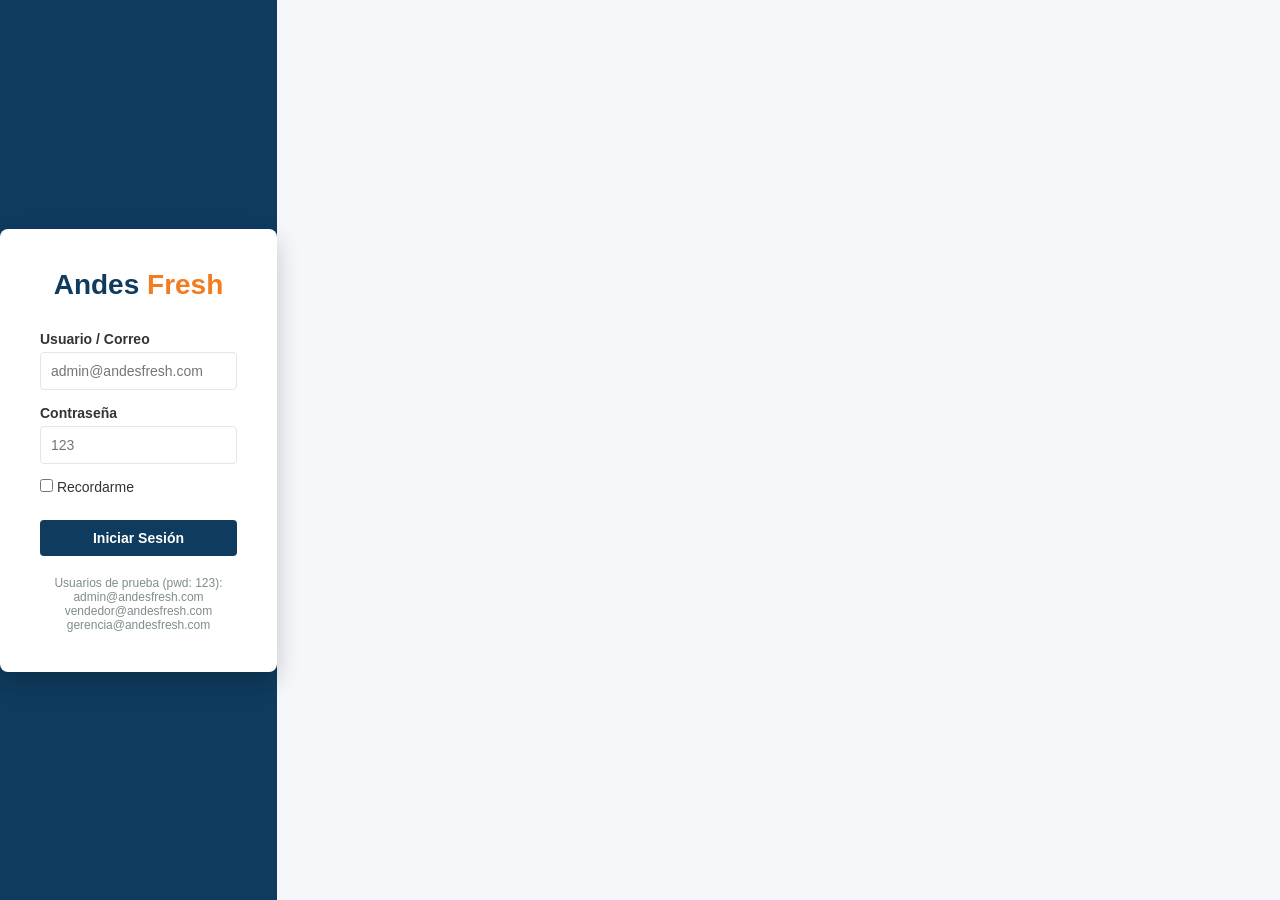
==== pages/dashboard.html @ 403c1412 "Add files via upload" ====
<!DOCTYPE html>
<html lang="es">
<head>
    <meta charset="UTF-8">
    <meta name="viewport" content="width=device-width, initial-scale=1.0">
    <title>Dashboard - Andes Fresh</title>
    <link rel="stylesheet" href="../css/estilos.css">
</head>
<body>
    
    <!-- Sidebar -->
    <aside class="sidebar" id="sidebar">
        <div class="sidebar-logo">Andes <span>Fresh</span></div>
        <ul class="sidebar-menu">
            <li><a href="dashboard.html">Dashboard</a></li>
            <li><a href="nuevo-pedido.html">Nuevo Pedido</a></li>
            <li><a href="pedidos.html">Pedidos</a></li>
            <li><a href="stock.html">Stock</a></li>
            <li><a href="ventas.html">Ventas</a></li>
            <li><a href="#">Clientes</a></li>
            <li><a href="#">Proveedores</a></li>
        </ul>
        <div class="sidebar-logout">
            <a href="#" onclick="logout()">Cerrar Sesión</a>
        </div>
    </aside>

    <!-- Main Content -->
    <div class="main-content">
        <!-- Header -->
        <header class="header">
            <div class="header-left">
                <div class="hamburger" id="hamburger-menu">☰</div>
            </div>
            <div class="header-right">
                <div class="user-info">
                    <div class="user-name" id="user-name-display">Usuario</div>
                    <div class="user-role" id="user-role-display">Rol</div>
                </div>
            </div>
        </header>

        <!-- Page Content -->
        <main class="page-content">
            <div class="page-header">
                <h1 class="page-title">Dashboard</h1>
                <div class="breadcrumb">Inicio / Dashboard</div>
            </div>

            <!-- Dashboard Cards -->
            <div class="dashboard-cards">
                <div class="stat-card">
                    <div class="stat-title">Pedidos del día</div>
                    <div class="stat-value" id="stat-pedidos-hoy">0</div>
                </div>
                <div class="stat-card orange">
                    <div class="stat-title">Pedidos pendientes</div>
                    <div class="stat-value" id="stat-pendientes">0</div>
                </div>
                <div class="stat-card green">
                    <div class="stat-title">Ventas del día</div>
                    <div class="stat-value" id="stat-ventas">S/ 0.00</div>
                </div>
                <div class="stat-card red">
                    <div class="stat-title">Stock crítico</div>
                    <div class="stat-value" id="stat-stock">0</div>
                </div>
            </div>

            <div class="grid-2">
                <!-- Pedidos Recientes -->
                <div class="card">
                    <h3 class="mb-20">Pedidos Recientes</h3>
                    <div class="table-responsive">
                        <table>
                            <thead>
                                <tr>
                                    <th>N.º Pedido</th>
                                    <th>Cliente</th>
                                    <th>Vendedor</th>
                                    <th>Fecha</th>
                                    <th>Total</th>
                                    <th>Estado</th>
                                </tr>
                            </thead>
                            <tbody id="dashboard-pedidos-body">
                                <!-- Data injected via JS -->
                            </tbody>
                        </table>
                    </div>
                </div>

                <!-- Gráfico Mock -->
                <div class="card">
                    <h3 class="mb-20">Ventas por Zona (Mensual)</h3>
                    <div class="chart-container" id="chart-ventas">
                        <!-- Chart injected via JS -->
                    </div>
                </div>
            </div>
        </main>

        <footer class="footer">
            &copy; 2026 Distribuidora Andes Fresh S.A.C.
        </footer>
    </div>

    <script src="../js/data.js"></script>
    <script src="../js/app.js"></script>
</body>
</html>
---- css/estilos.css ----
:root {
    --primary-color: #0F3B5F; /* Azul oscuro institucional */
    --secondary-color: #F27C22; /* Naranja acento */
    --success-color: #27AE60; /* Verde positivo */
    --danger-color: #E74C3C;
    --warning-color: #F1C40F;
    --light-bg: #F5F7FA;
    --white: #FFFFFF;
    --text-main: #333333;
    --text-muted: #7F8C8D;
    --border-color: #E0E6ED;
    --sidebar-width: 250px;
    --header-height: 60px;
}

* {
    margin: 0;
    padding: 0;
    box-sizing: border-box;
    font-family: 'Segoe UI', Tahoma, Geneva, Verdana, sans-serif;
}

body {
    background-color: var(--light-bg);
    color: var(--text-main);
    display: flex;
    min-height: 100vh;
    overflow-x: hidden;
}

/* Utils */
.btn {
    padding: 10px 15px;
    border: none;
    border-radius: 4px;
    cursor: pointer;
    font-size: 14px;
    font-weight: 600;
    transition: background 0.3s;
    text-align: center;
    text-decoration: none;
    display: inline-block;
}

.btn-primary {
    background-color: var(--primary-color);
    color: var(--white);
}

.btn-primary:hover {
    background-color: #0b2b46;
}

.btn-secondary {
    background-color: var(--secondary-color);
    color: var(--white);
}

.btn-secondary:hover {
    background-color: #d1691a;
}

.btn-danger {
    background-color: var(--danger-color);
    color: var(--white);
}

.btn-outline {
    background-color: transparent;
    border: 1px solid var(--border-color);
    color: var(--text-main);
}

.card {
    background: var(--white);
    border-radius: 8px;
    padding: 20px;
    box-shadow: 0 2px 4px rgba(0,0,0,0.05);
    margin-bottom: 20px;
}

/* Layout */
.sidebar {
    width: var(--sidebar-width);
    background-color: var(--primary-color);
    color: var(--white);
    position: fixed;
    height: 100vh;
    left: 0;
    top: 0;
    display: flex;
    flex-direction: column;
    transition: 0.3s;
    z-index: 100;
}

.sidebar-logo {
    padding: 20px;
    font-size: 24px;
    font-weight: bold;
    text-align: center;
    border-bottom: 1px solid rgba(255,255,255,0.1);
    color: var(--secondary-color);
}

.sidebar-menu {
    list-style: none;
    padding-top: 20px;
    flex: 1;
}

.sidebar-menu li a {
    display: block;
    padding: 15px 20px;
    color: #cbd5e1;
    text-decoration: none;
    transition: 0.2s;
    border-left: 4px solid transparent;
}

.sidebar-menu li a:hover, .sidebar-menu li a.active {
    background-color: rgba(255,255,255,0.05);
    color: var(--white);
    border-left-color: var(--secondary-color);
}

.sidebar-logout {
    padding: 20px;
    border-top: 1px solid rgba(255,255,255,0.1);
}

.sidebar-logout a {
    color: var(--white);
    text-decoration: none;
    display: flex;
    align-items: center;
    gap: 10px;
}

.main-content {
    flex: 1;
    margin-left: var(--sidebar-width);
    display: flex;
    flex-direction: column;
    min-height: 100vh;
}

.header {
    height: var(--header-height);
    background: var(--white);
    border-bottom: 1px solid var(--border-color);
    display: flex;
    justify-content: space-between;
    align-items: center;
    padding: 0 20px;
    position: sticky;
    top: 0;
    z-index: 90;
}

.header-left .hamburger {
    display: none;
    font-size: 24px;
    cursor: pointer;
}

.header-right {
    display: flex;
    align-items: center;
    gap: 20px;
}

.user-info {
    text-align: right;
}

.user-name {
    font-weight: 600;
    font-size: 14px;
}

.user-role {
    font-size: 12px;
    color: var(--text-muted);
}

.page-content {
    padding: 20px;
    flex: 1;
}

.page-header {
    margin-bottom: 20px;
}

.page-title {
    font-size: 24px;
    color: var(--primary-color);
    margin-bottom: 5px;
}

.breadcrumb {
    font-size: 14px;
    color: var(--text-muted);
}

.footer {
    background: var(--white);
    padding: 15px 20px;
    text-align: center;
    border-top: 1px solid var(--border-color);
    font-size: 14px;
    color: var(--text-muted);
}

/* Dashboard */
.dashboard-cards {
    display: grid;
    grid-template-columns: repeat(auto-fit, minmax(200px, 1fr));
    gap: 20px;
    margin-bottom: 20px;
}

.stat-card {
    background: var(--white);
    padding: 20px;
    border-radius: 8px;
    box-shadow: 0 2px 4px rgba(0,0,0,0.05);
    border-left: 4px solid var(--primary-color);
}

.stat-card.orange { border-color: var(--secondary-color); }
.stat-card.green { border-color: var(--success-color); }
.stat-card.red { border-color: var(--danger-color); }

.stat-title {
    font-size: 14px;
    color: var(--text-muted);
    margin-bottom: 10px;
}

.stat-value {
    font-size: 28px;
    font-weight: bold;
    color: var(--text-main);
}

/* Tables */
.table-responsive {
    overflow-x: auto;
}

table {
    width: 100%;
    border-collapse: collapse;
}

th, td {
    padding: 12px 15px;
    text-align: left;
    border-bottom: 1px solid var(--border-color);
}

th {
    background-color: #f8fafc;
    font-weight: 600;
    color: var(--text-muted);
    font-size: 14px;
}

tr:hover {
    background-color: #f1f5f9;
}

/* Badges */
.badge {
    padding: 5px 10px;
    border-radius: 12px;
    font-size: 12px;
    font-weight: 600;
}
.badge-pending { background: #fef08a; color: #854d0e; }
.badge-confirmed { background: #bfdbfe; color: #1e40af; }
.badge-prep { background: #fed7aa; color: #9a3412; }
.badge-delivered { background: #bbf7d0; color: #166534; }
.badge-cancelled { background: #fecaca; color: #991b1b; }
.badge-low { background: var(--warning-color); color: #fff; }
.badge-out { background: var(--danger-color); color: #fff; }
.badge-ok { background: var(--success-color); color: #fff; }


/* Forms */
.form-group {
    margin-bottom: 15px;
}

.form-group label {
    display: block;
    margin-bottom: 5px;
    font-weight: 600;
    font-size: 14px;
}

.form-control {
    width: 100%;
    padding: 10px;
    border: 1px solid var(--border-color);
    border-radius: 4px;
    font-size: 14px;
}

.form-control:focus {
    outline: none;
    border-color: var(--primary-color);
}

.form-row {
    display: flex;
    gap: 15px;
}
.form-row .form-group {
    flex: 1;
}

/* Login */
.login-page {
    display: flex;
    justify-content: center;
    align-items: center;
    min-height: 100vh;
    background-color: var(--primary-color);
}

.login-container {
    background: var(--white);
    padding: 40px;
    border-radius: 8px;
    box-shadow: 0 10px 25px rgba(0,0,0,0.2);
    width: 100%;
    max-width: 400px;
}

.login-logo {
    text-align: center;
    font-size: 28px;
    font-weight: bold;
    color: var(--primary-color);
    margin-bottom: 30px;
}
.login-logo span {
    color: var(--secondary-color);
}

.error-msg {
    color: var(--danger-color);
    font-size: 14px;
    margin-top: 5px;
    display: none;
}

/* Simple Grid */
.grid-2 { display: grid; grid-template-columns: 1fr 1fr; gap: 20px; }

/* Responsive */
@media (max-width: 992px) {
    .sidebar {
        transform: translateX(-100%);
    }
    .sidebar.active {
        transform: translateX(0);
    }
    .main-content {
        margin-left: 0;
    }
    .header-left .hamburger {
        display: block;
    }
}

/* Custom Utilities */
.text-right { text-align: right; }
.mt-20 { margin-top: 20px; }
.mb-20 { margin-bottom: 20px; }
.flex-between { display: flex; justify-content: space-between; align-items: center; }

/* Chart Containers */
.chart-container {
    height: 300px;
    position: relative;
    border: 1px solid var(--border-color);
    border-radius: 4px;
    padding: 10px;
    display: flex;
    align-items: flex-end;
    gap: 10px;
    background: #f8fafc;
}
.bar {
    flex: 1;
    background: var(--primary-color);
    border-radius: 4px 4px 0 0;
    position: relative;
    text-align: center;
    color: white;
    min-height: 20px;
    display: flex;
    align-items: flex-start;
    justify-content: center;
    padding-top: 5px;
    font-size: 12px;
}
.bar span {
    position: absolute;
    bottom: -25px;
    color: var(--text-main);
    font-size: 12px;
    width: 100%;
    text-align: center;
}
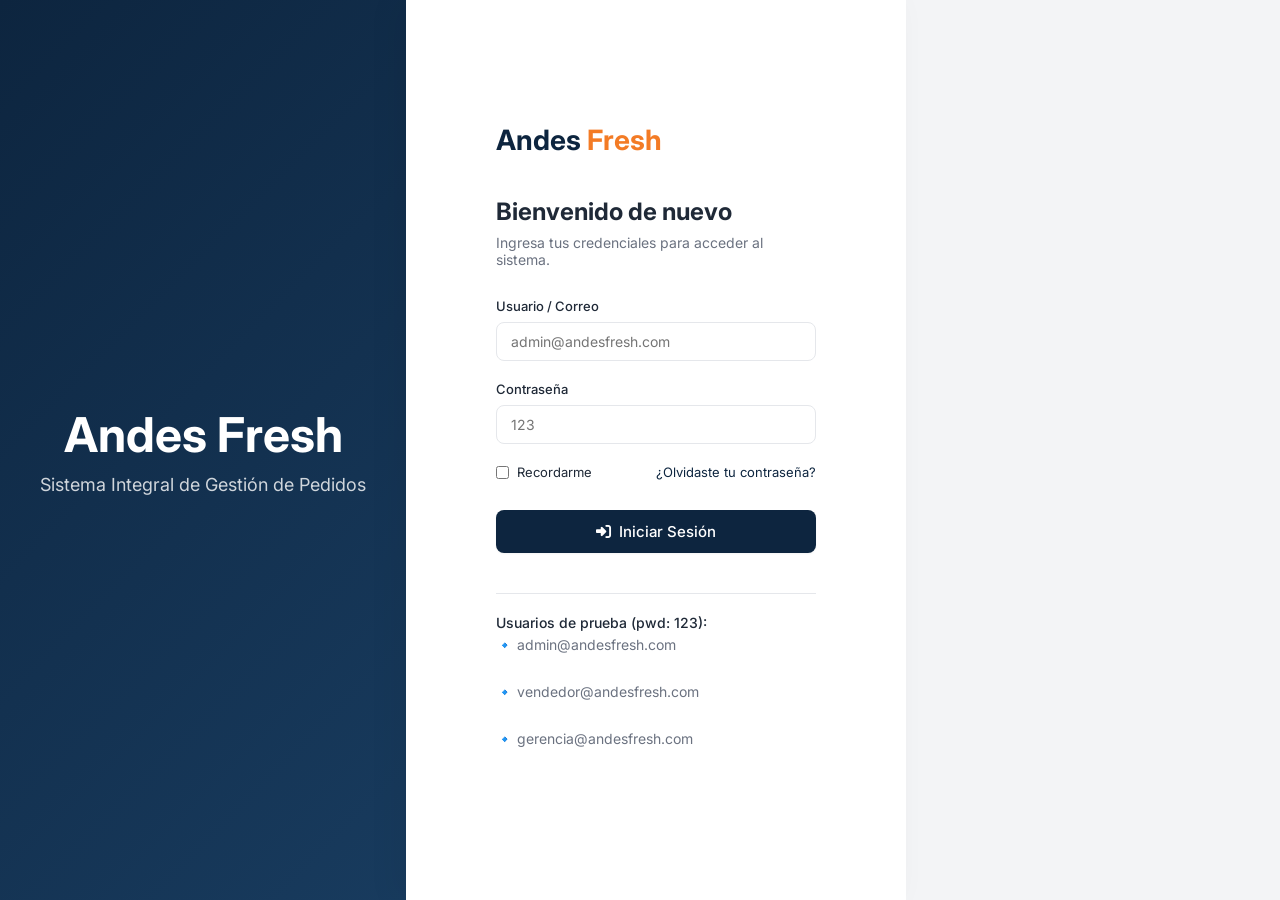
==== commit e3a7ea78: "Rediseño empresarial moderno"." ====
--- a/pages/dashboard.html
+++ b/pages/dashboard.html
@@ -5,6 +5,8 @@
     <meta name="viewport" content="width=device-width, initial-scale=1.0">
     <title>Dashboard - Andes Fresh</title>
     <link rel="stylesheet" href="../css/estilos.css">
+    <link href="https://fonts.googleapis.com/css2?family=Inter:wght@300;400;500;600;700&display=swap" rel="stylesheet">
+    <link rel="stylesheet" href="https://cdnjs.cloudflare.com/ajax/libs/font-awesome/6.4.0/css/all.min.css">
 </head>
 <body>
     
@@ -109,3 +111,4 @@
     <script src="../js/app.js"></script>
 </body>
 </html>
+
--- a/css/estilos.css
+++ b/css/estilos.css
@@ -1,23 +1,32 @@
+@import url('https://fonts.googleapis.com/css2?family=Inter:wght@300;400;500;600;700&display=swap');
+
 :root {
-    --primary-color: #0F3B5F; /* Azul oscuro institucional */
-    --secondary-color: #F27C22; /* Naranja acento */
-    --success-color: #27AE60; /* Verde positivo */
-    --danger-color: #E74C3C;
-    --warning-color: #F1C40F;
-    --light-bg: #F5F7FA;
-    --white: #FFFFFF;
-    --text-main: #333333;
-    --text-muted: #7F8C8D;
-    --border-color: #E0E6ED;
-    --sidebar-width: 250px;
-    --header-height: 60px;
+    --primary-color: #0d253f; /* Azul institucional más elegante */
+    --primary-light: #183b5e;
+    --secondary-color: #f37b25; /* Naranja vibrante */
+    --secondary-hover: #e06915;
+    --success-color: #10b981; 
+    --danger-color: #ef4444;
+    --warning-color: #f59e0b;
+    --light-bg: #f3f4f6; /* Gris muy claro para fondo */
+    --white: #ffffff;
+    --text-main: #1f2937; /* Gris oscuro para mejor legibilidad */
+    --text-muted: #6b7280;
+    --border-color: #e5e7eb;
+    --sidebar-width: 260px;
+    --header-height: 70px;
+    --shadow-sm: 0 1px 2px 0 rgba(0, 0, 0, 0.05);
+    --shadow-md: 0 4px 6px -1px rgba(0, 0, 0, 0.1), 0 2px 4px -1px rgba(0, 0, 0, 0.06);
+    --shadow-lg: 0 10px 15px -3px rgba(0, 0, 0, 0.1), 0 4px 6px -2px rgba(0, 0, 0, 0.05);
+    --radius-md: 8px;
+    --radius-lg: 12px;
 }
 
 * {
     margin: 0;
     padding: 0;
     box-sizing: border-box;
-    font-family: 'Segoe UI', Tahoma, Geneva, Verdana, sans-serif;
+    font-family: 'Inter', sans-serif;
 }
 
 body {
@@ -26,43 +35,56 @@
     display: flex;
     min-height: 100vh;
     overflow-x: hidden;
+    -webkit-font-smoothing: antialiased;
 }
 
 /* Utils */
 .btn {
-    padding: 10px 15px;
+    padding: 10px 18px;
     border: none;
-    border-radius: 4px;
+    border-radius: var(--radius-md);
     cursor: pointer;
     font-size: 14px;
-    font-weight: 600;
-    transition: background 0.3s;
+    font-weight: 500;
+    transition: all 0.2s ease-in-out;
     text-align: center;
     text-decoration: none;
-    display: inline-block;
+    display: inline-flex;
+    align-items: center;
+    justify-content: center;
+    gap: 8px;
 }
 
 .btn-primary {
     background-color: var(--primary-color);
     color: var(--white);
+    box-shadow: var(--shadow-sm);
 }
 
 .btn-primary:hover {
-    background-color: #0b2b46;
+    background-color: var(--primary-light);
+    transform: translateY(-1px);
+    box-shadow: var(--shadow-md);
 }
 
 .btn-secondary {
     background-color: var(--secondary-color);
     color: var(--white);
+    box-shadow: var(--shadow-sm);
 }
 
 .btn-secondary:hover {
-    background-color: #d1691a;
+    background-color: var(--secondary-hover);
+    transform: translateY(-1px);
+    box-shadow: var(--shadow-md);
 }
 
 .btn-danger {
-    background-color: var(--danger-color);
-    color: var(--white);
+    background-color: #fee2e2;
+    color: var(--danger-color);
+}
+.btn-danger:hover {
+    background-color: #fecaca;
 }
 
 .btn-outline {
@@ -70,13 +92,22 @@
     border: 1px solid var(--border-color);
     color: var(--text-main);
 }
+.btn-outline:hover {
+    background-color: #f9fafb;
+    border-color: #d1d5db;
+}
 
 .card {
     background: var(--white);
-    border-radius: 8px;
-    padding: 20px;
-    box-shadow: 0 2px 4px rgba(0,0,0,0.05);
-    margin-bottom: 20px;
+    border-radius: var(--radius-lg);
+    padding: 24px;
+    box-shadow: var(--shadow-sm);
+    margin-bottom: 24px;
+    border: 1px solid rgba(229, 231, 235, 0.5);
+    transition: box-shadow 0.3s ease;
+}
+.card:hover {
+    box-shadow: var(--shadow-md);
 }
 
 /* Layout */
@@ -92,49 +123,76 @@
     flex-direction: column;
     transition: 0.3s;
     z-index: 100;
+    box-shadow: 4px 0 10px rgba(0,0,0,0.1);
 }
 
 .sidebar-logo {
-    padding: 20px;
-    font-size: 24px;
-    font-weight: bold;
-    text-align: center;
-    border-bottom: 1px solid rgba(255,255,255,0.1);
+    padding: 24px 20px;
+    font-size: 22px;
+    font-weight: 700;
+    display: flex;
+    align-items: center;
+    gap: 10px;
+    border-bottom: 1px solid rgba(255,255,255,0.05);
+    color: var(--white);
+    letter-spacing: -0.5px;
+}
+.sidebar-logo span {
     color: var(--secondary-color);
 }
 
 .sidebar-menu {
     list-style: none;
-    padding-top: 20px;
-    flex: 1;
+    padding: 20px 12px;
+    flex: 1;
+}
+
+.sidebar-menu li {
+    margin-bottom: 4px;
 }
 
 .sidebar-menu li a {
-    display: block;
-    padding: 15px 20px;
-    color: #cbd5e1;
+    display: flex;
+    align-items: center;
+    gap: 12px;
+    padding: 12px 16px;
+    color: #94a3b8;
     text-decoration: none;
-    transition: 0.2s;
-    border-left: 4px solid transparent;
+    border-radius: var(--radius-md);
+    transition: all 0.2s;
+    font-size: 14px;
+    font-weight: 500;
 }
 
 .sidebar-menu li a:hover, .sidebar-menu li a.active {
-    background-color: rgba(255,255,255,0.05);
+    background-color: var(--primary-light);
     color: var(--white);
-    border-left-color: var(--secondary-color);
+}
+
+.sidebar-menu li a i {
+    width: 20px;
+    text-align: center;
+    font-size: 16px;
 }
 
 .sidebar-logout {
     padding: 20px;
-    border-top: 1px solid rgba(255,255,255,0.1);
+    border-top: 1px solid rgba(255,255,255,0.05);
 }
 
 .sidebar-logout a {
-    color: var(--white);
+    color: #94a3b8;
     text-decoration: none;
     display: flex;
     align-items: center;
-    gap: 10px;
+    gap: 12px;
+    padding: 10px 16px;
+    transition: 0.2s;
+    border-radius: var(--radius-md);
+}
+.sidebar-logout a:hover {
+    color: #fca5a5;
+    background-color: rgba(239, 68, 68, 0.1);
 }
 
 .main-content {
@@ -152,16 +210,18 @@
     display: flex;
     justify-content: space-between;
     align-items: center;
-    padding: 0 20px;
+    padding: 0 30px;
     position: sticky;
     top: 0;
     z-index: 90;
+    box-shadow: 0 1px 3px rgba(0,0,0,0.02);
 }
 
 .header-left .hamburger {
     display: none;
     font-size: 24px;
     cursor: pointer;
+    color: var(--text-main);
 }
 
 .header-right {
@@ -172,11 +232,32 @@
 
 .user-info {
     text-align: right;
+    display: flex;
+    align-items: center;
+    gap: 12px;
+}
+
+.user-avatar {
+    width: 40px;
+    height: 40px;
+    border-radius: 50%;
+    background-color: var(--primary-light);
+    color: white;
+    display: flex;
+    align-items: center;
+    justify-content: center;
+    font-weight: 600;
+}
+
+.user-details {
+    display: flex;
+    flex-direction: column;
 }
 
 .user-name {
     font-weight: 600;
     font-size: 14px;
+    color: var(--text-main);
 }
 
 .user-role {
@@ -185,63 +266,87 @@
 }
 
 .page-content {
-    padding: 20px;
+    padding: 30px;
     flex: 1;
 }
 
 .page-header {
-    margin-bottom: 20px;
+    margin-bottom: 24px;
 }
 
 .page-title {
     font-size: 24px;
+    font-weight: 700;
     color: var(--primary-color);
-    margin-bottom: 5px;
+    margin-bottom: 8px;
+    letter-spacing: -0.5px;
 }
 
 .breadcrumb {
-    font-size: 14px;
+    font-size: 13px;
     color: var(--text-muted);
 }
 
 .footer {
-    background: var(--white);
-    padding: 15px 20px;
-    text-align: center;
-    border-top: 1px solid var(--border-color);
-    font-size: 14px;
+    background: transparent;
+    padding: 20px 30px;
+    text-align: right;
+    font-size: 13px;
     color: var(--text-muted);
 }
 
 /* Dashboard */
 .dashboard-cards {
     display: grid;
-    grid-template-columns: repeat(auto-fit, minmax(200px, 1fr));
-    gap: 20px;
-    margin-bottom: 20px;
+    grid-template-columns: repeat(auto-fit, minmax(220px, 1fr));
+    gap: 24px;
+    margin-bottom: 24px;
 }
 
 .stat-card {
     background: var(--white);
-    padding: 20px;
-    border-radius: 8px;
-    box-shadow: 0 2px 4px rgba(0,0,0,0.05);
-    border-left: 4px solid var(--primary-color);
-}
-
-.stat-card.orange { border-color: var(--secondary-color); }
-.stat-card.green { border-color: var(--success-color); }
-.stat-card.red { border-color: var(--danger-color); }
+    padding: 24px;
+    border-radius: var(--radius-lg);
+    box-shadow: var(--shadow-sm);
+    display: flex;
+    align-items: center;
+    gap: 20px;
+    transition: transform 0.2s;
+    border: 1px solid var(--border-color);
+}
+.stat-card:hover {
+    transform: translateY(-3px);
+    box-shadow: var(--shadow-md);
+}
+
+.stat-icon {
+    width: 50px;
+    height: 50px;
+    border-radius: 12px;
+    display: flex;
+    align-items: center;
+    justify-content: center;
+    font-size: 24px;
+}
+.stat-card:nth-child(1) .stat-icon { background: #e0e7ff; color: #4f46e5; }
+.stat-card:nth-child(2) .stat-icon { background: #ffedd5; color: #ea580c; }
+.stat-card:nth-child(3) .stat-icon { background: #dcfce7; color: #16a34a; }
+.stat-card:nth-child(4) .stat-icon { background: #fee2e2; color: #dc2626; }
+
+.stat-details {
+    flex: 1;
+}
 
 .stat-title {
-    font-size: 14px;
+    font-size: 13px;
     color: var(--text-muted);
-    margin-bottom: 10px;
+    margin-bottom: 4px;
+    font-weight: 500;
 }
 
 .stat-value {
-    font-size: 28px;
-    font-weight: bold;
+    font-size: 24px;
+    font-weight: 700;
     color: var(--text-main);
 }
 
@@ -252,114 +357,171 @@
 
 table {
     width: 100%;
-    border-collapse: collapse;
+    border-collapse: separate;
+    border-spacing: 0;
 }
 
 th, td {
-    padding: 12px 15px;
+    padding: 14px 16px;
     text-align: left;
     border-bottom: 1px solid var(--border-color);
 }
 
 th {
-    background-color: #f8fafc;
+    background-color: #f9fafb;
     font-weight: 600;
     color: var(--text-muted);
+    font-size: 12px;
+    text-transform: uppercase;
+    letter-spacing: 0.5px;
+}
+
+td {
     font-size: 14px;
-}
-
-tr:hover {
-    background-color: #f1f5f9;
+    color: var(--text-main);
+}
+
+tr:last-child td {
+    border-bottom: none;
+}
+
+tr:hover td {
+    background-color: #f9fafb;
 }
 
 /* Badges */
 .badge {
-    padding: 5px 10px;
-    border-radius: 12px;
+    padding: 6px 12px;
+    border-radius: 20px;
     font-size: 12px;
     font-weight: 600;
-}
-.badge-pending { background: #fef08a; color: #854d0e; }
-.badge-confirmed { background: #bfdbfe; color: #1e40af; }
-.badge-prep { background: #fed7aa; color: #9a3412; }
-.badge-delivered { background: #bbf7d0; color: #166534; }
-.badge-cancelled { background: #fecaca; color: #991b1b; }
-.badge-low { background: var(--warning-color); color: #fff; }
-.badge-out { background: var(--danger-color); color: #fff; }
-.badge-ok { background: var(--success-color); color: #fff; }
+    display: inline-block;
+}
+.badge-pending { background: #fef9c3; color: #854d0e; }
+.badge-confirmed { background: #dbeafe; color: #1e40af; }
+.badge-prep { background: #ffedd5; color: #9a3412; }
+.badge-delivered { background: #dcfce7; color: #166534; }
+.badge-cancelled { background: #fee2e2; color: #991b1b; }
+.badge-low { background: #fef3c7; color: #b45309; }
+.badge-out { background: #fee2e2; color: #b91c1c; }
+.badge-ok { background: #dcfce7; color: #15803d; }
 
 
 /* Forms */
 .form-group {
-    margin-bottom: 15px;
+    margin-bottom: 20px;
 }
 
 .form-group label {
     display: block;
-    margin-bottom: 5px;
-    font-weight: 600;
-    font-size: 14px;
+    margin-bottom: 8px;
+    font-weight: 500;
+    font-size: 13px;
+    color: var(--text-main);
 }
 
 .form-control {
     width: 100%;
-    padding: 10px;
+    padding: 10px 14px;
     border: 1px solid var(--border-color);
-    border-radius: 4px;
+    border-radius: var(--radius-md);
     font-size: 14px;
+    background-color: var(--white);
+    transition: border-color 0.2s, box-shadow 0.2s;
+    color: var(--text-main);
 }
 
 .form-control:focus {
     outline: none;
-    border-color: var(--primary-color);
+    border-color: var(--secondary-color);
+    box-shadow: 0 0 0 3px rgba(243, 123, 37, 0.1);
 }
 
 .form-row {
     display: flex;
-    gap: 15px;
+    gap: 20px;
 }
 .form-row .form-group {
     flex: 1;
 }
 
-/* Login */
+/* Login - Modern Redesign */
 .login-page {
     display: flex;
+    min-height: 100vh;
+    background-color: var(--light-bg);
+}
+
+.login-image {
+    flex: 1;
+    background: linear-gradient(135deg, var(--primary-color) 0%, var(--primary-light) 100%);
+    display: flex;
+    flex-direction: column;
     justify-content: center;
     align-items: center;
-    min-height: 100vh;
-    background-color: var(--primary-color);
+    color: white;
+    padding: 40px;
+}
+
+.login-image h1 {
+    font-size: 48px;
+    font-weight: 700;
+    margin-bottom: 10px;
+}
+.login-image p {
+    font-size: 18px;
+    opacity: 0.8;
+}
+
+.login-form-container {
+    width: 500px;
+    display: flex;
+    justify-content: center;
+    align-items: center;
+    background: var(--white);
+    box-shadow: -10px 0 30px rgba(0,0,0,0.05);
 }
 
 .login-container {
-    background: var(--white);
-    padding: 40px;
-    border-radius: 8px;
-    box-shadow: 0 10px 25px rgba(0,0,0,0.2);
     width: 100%;
-    max-width: 400px;
+    max-width: 360px;
+    padding: 20px;
 }
 
 .login-logo {
-    text-align: center;
     font-size: 28px;
-    font-weight: bold;
+    font-weight: 700;
     color: var(--primary-color);
-    margin-bottom: 30px;
+    margin-bottom: 40px;
+    text-align: left;
 }
 .login-logo span {
     color: var(--secondary-color);
 }
 
+.login-container h2 {
+    font-size: 24px;
+    margin-bottom: 8px;
+}
+.login-container p {
+    color: var(--text-muted);
+    font-size: 14px;
+    margin-bottom: 30px;
+}
+
 .error-msg {
     color: var(--danger-color);
-    font-size: 14px;
-    margin-top: 5px;
+    font-size: 13px;
+    margin-top: 10px;
     display: none;
+    background: #fee2e2;
+    padding: 10px;
+    border-radius: var(--radius-md);
+    text-align: center;
 }
 
 /* Simple Grid */
-.grid-2 { display: grid; grid-template-columns: 1fr 1fr; gap: 20px; }
+.grid-2 { display: grid; grid-template-columns: 1fr 1fr; gap: 24px; }
 
 /* Responsive */
 @media (max-width: 992px) {
@@ -375,29 +537,37 @@
     .header-left .hamburger {
         display: block;
     }
+    .login-image {
+        display: none;
+    }
+    .login-form-container {
+        width: 100%;
+    }
+    .grid-2 { grid-template-columns: 1fr; }
 }
 
 /* Custom Utilities */
 .text-right { text-align: right; }
 .mt-20 { margin-top: 20px; }
 .mb-20 { margin-bottom: 20px; }
+.mb-40 { margin-bottom: 40px; }
 .flex-between { display: flex; justify-content: space-between; align-items: center; }
 
 /* Chart Containers */
 .chart-container {
-    height: 300px;
+    height: 280px;
     position: relative;
-    border: 1px solid var(--border-color);
-    border-radius: 4px;
-    padding: 10px;
+    border-radius: var(--radius-md);
+    padding: 20px 20px 40px 20px;
     display: flex;
     align-items: flex-end;
-    gap: 10px;
-    background: #f8fafc;
+    gap: 15px;
+    background: var(--white);
+    border: none;
 }
 .bar {
     flex: 1;
-    background: var(--primary-color);
+    background: linear-gradient(180deg, var(--secondary-color) 0%, #e06915 100%);
     border-radius: 4px 4px 0 0;
     position: relative;
     text-align: center;
@@ -406,14 +576,22 @@
     display: flex;
     align-items: flex-start;
     justify-content: center;
-    padding-top: 5px;
+    padding-top: 8px;
     font-size: 12px;
+    font-weight: 600;
+    box-shadow: 0 4px 6px rgba(243, 123, 37, 0.2);
+    transition: height 1s ease-out;
+}
+.bar:nth-child(even) {
+    background: linear-gradient(180deg, var(--primary-color) 0%, var(--primary-light) 100%);
+    box-shadow: 0 4px 6px rgba(13, 37, 63, 0.2);
 }
 .bar span {
     position: absolute;
-    bottom: -25px;
+    bottom: -28px;
     color: var(--text-main);
     font-size: 12px;
     width: 100%;
     text-align: center;
-}
+    font-weight: 500;
+}
